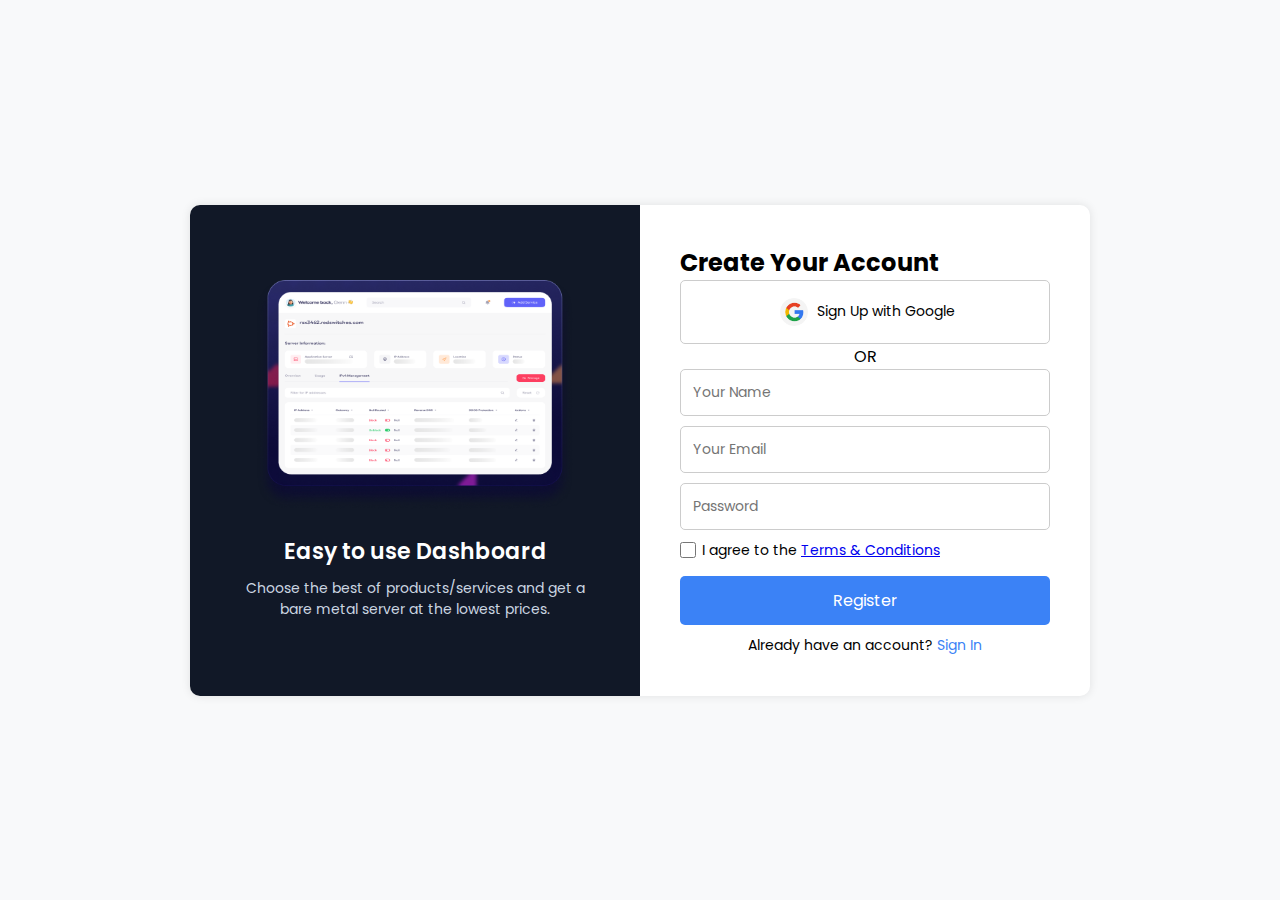
==== Login Form/index.html @ 90ef699f "Update index.html" ====
<!DOCTYPE html>
<html lang="en">
<head>
    <meta charset="UTF-8">
    <meta name="viewport" content="width=device-width, initial-scale=1.0">
    <title>Register</title>
    <link rel="stylesheet" href="styles.css"> <!-- Link to CSS file / Need to change a lot of things here -->
</head>
<body>

    <div class="container">
        <!-- Left Section/ Need to make it much similar to the task that sir gave to us  -->
        <div class="left-section">
            <img src="dashboard.png" alt="Dashboard Preview"> 
            <h2>Easy to use Dashboard</h2>
            <p>Choose the best of products/services and get a bare metal server at the lowest prices.</p>
        </div>

        <!-- Right Section -->
        <div class="right-section">
            <h2>Create Your Account</h2>

            <!-- Google Sign-Up -->
            <div class="google-btn">
                <img src="google-icon.png" alt="Google Logo"> Sign Up with Google
            </div>

            <p style="text-align: center;">OR</p>

            <!-- Registration Form -->
            <form class="form-container">
                <div class="input-group">
                    <input type="text" class="input-box" placeholder="Your Name" required>
                    <input type="email" class="input-box" placeholder="Your Email" required>
                    <input type="password" class="input-box" placeholder="Password" required>
                </div>

                <!-- Checkbox/ need to make it smaller like the example -->
                <div class="checkbox-container">
                    <input type="checkbox" id="terms" required>
                    <label for="terms">I agree to the <a href="#">Terms & Conditions</a></label>
                </div>

                <!-- Register Button -->
                <button type="submit" class="register-btn">Register</button>
            </form>

            <!-- Sign In Link -->
            <p class="signin-text">Already have an account? <a href="#">Sign In</a></p>
        </div>
    </div>

</body>
</html>
---- Login Form/styles.css ----
/* Import Google Font */
@import url('https://fonts.googleapis.com/css2?family=Poppins:wght@300;400;600&display=swap');

* {
    margin: 0;
    padding: 0;
    box-sizing: border-box;
    font-family: 'Poppins', sans-serif;
}

body {
    display: flex;
    justify-content: center;
    align-items: center;
    min-height: 100vh;
    background-color: #f8f9fa;
}

.container {
    display: flex;
    max-width: 900px;
    width: 100%;
    background: #fff;
    box-shadow: 0 0 10px rgba(0, 0, 0, 0.1);
    border-radius: 10px;
    overflow: hidden;
}

/* Left Section */
.left-section {
    width: 50%;
    background-color: #111827;
    color: white;
    padding: 40px;
    text-align: center;
    display: flex;
    flex-direction: column;
    justify-content: center;
    align-items: center;
}

.left-section img {
    width: 100%;
    max-width: 320px;
    margin-bottom: 20px;
}

.left-section h2 {
    font-size: 22px;
    font-weight: 600;
    margin-bottom: 10px;
}

.left-section p {
    font-size: 14px;
    color: #cbd5e1;
}

/* Right Section */
.right-section {
    width: 50%;
    padding: 40px;
    display: flex;
    flex-direction: column;
    justify-content: center;
}

/* Form Styling */
.form-container {
    display: flex;
    flex-direction: column;
    gap: 15px;
    width: 100%;
}

/* Google Sign-Up Button */
.google-btn {
    display: flex;
    align-items: center;
    justify-content: center;
    padding: 12px;
    border: 1px solid #ccc;
    border-radius: 5px;
    font-size: 14px;
    cursor: pointer;
    background: white;
}

.google-btn img {
    width: 38px;
    margin-right: 4px;
}

/* Input Fields */
.input-group {
    display: flex;
    flex-direction: column;
    gap: 10px;
}

.input-box {
    width: 100%;
    padding: 12px;
    border: 1px solid #ccc;
    border-radius: 5px;
    font-size: 14px;
}

.input-box:focus {
    border-color: #3b82f6;
    outline: none;
}

/* Checkbox Container */
.checkbox-container {
    display: flex;
    align-items: center;
    font-size: 14px;
    gap: 6px;
    margin-top: -5px;
}

.checkbox-container input {
    width: 16px;
    height: 16px;
}

/* Register Button */
.register-btn {
    background: #3b82f6;
    color: white;
    padding: 12px;
    font-size: 16px;
    border: none;
    border-radius: 5px;
    cursor: pointer;
    text-align: center;
    width: 100%;
}

.register-btn:hover {
    background: #357ae8;
}

/* Sign In Link */
.signin-text {
    text-align: center;
    font-size: 14px;
    margin-top: 10px;
}

.signin-text a {
    color: #3b82f6;
    text-decoration: none;
}

.signin-text a:hover {
    text-decoration: underline;
}

/* Responsive Design */
@media (max-width: 768px) {
    .container {
        flex-direction: column;
        width: 90%;
    }

    .left-section, .right-section {
        width: 100%;
        padding: 20px;
        text-align: center;
    }

    .left-section img {
        max-width: 250px;
    }
}
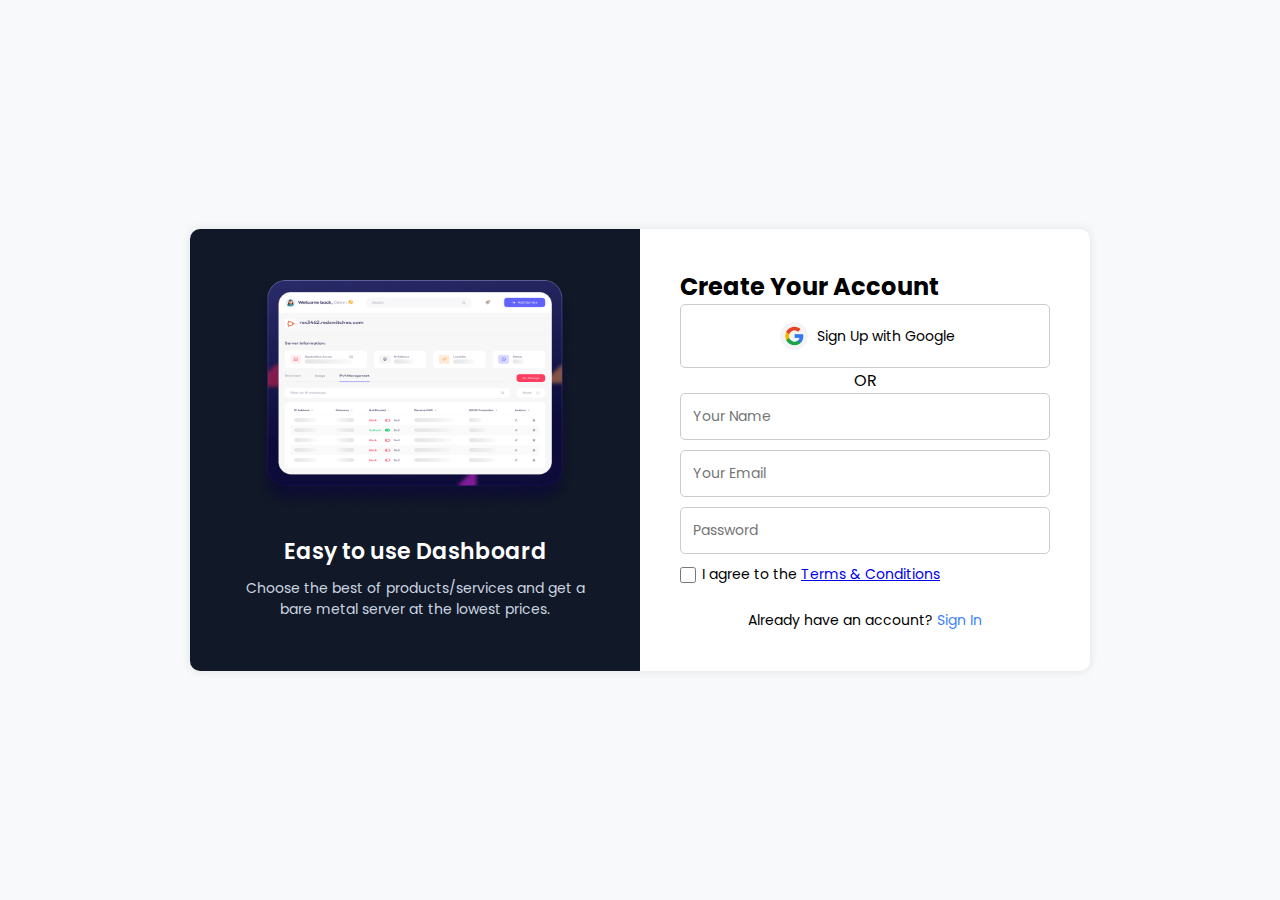
==== commit b1848cd5: "Update index.html" ====
--- a/Login Form/index.html
+++ b/Login Form/index.html
@@ -27,7 +27,7 @@
 
             <p style="text-align: center;">OR</p>
 
-            <!-- Registration Form -->
+            <!-- Registration Form the form should be edited-->
             <form class="form-container">
                 <div class="input-group">
                     <input type="text" class="input-box" placeholder="Your Name" required>
@@ -41,11 +41,11 @@
                     <label for="terms">I agree to the <a href="#">Terms & Conditions</a></label>
                 </div>
 
-                <!-- Register Button -->
+                <!-- Register Button/ the size of button need to be changed here>
                 <button type="submit" class="register-btn">Register</button>
             </form>
 
-            <!-- Sign In Link -->
+            <!-- Sign In Link the button layout need to changed-->
             <p class="signin-text">Already have an account? <a href="#">Sign In</a></p>
         </div>
     </div>
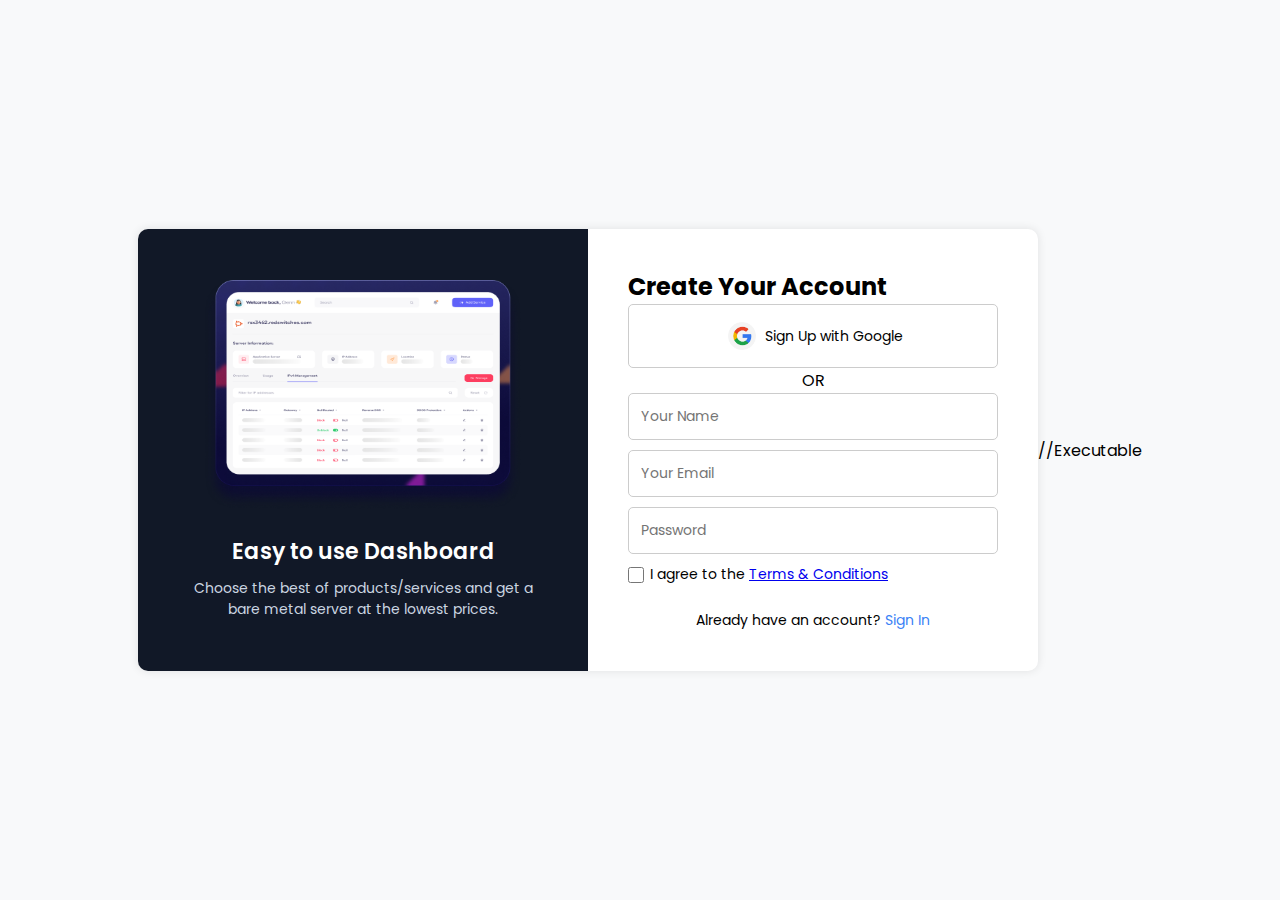
==== commit 63963aea: "Update index.html" ====
--- a/Login Form/index.html
+++ b/Login Form/index.html
@@ -35,7 +35,7 @@
                     <input type="password" class="input-box" placeholder="Password" required>
                 </div>
 
-                <!-- Checkbox/ need to make it smaller like the example -->
+                <!-- Checkbox/ need to make it smaller like the example and the underline under the terms and condition need to be removed -->
                 <div class="checkbox-container">
                     <input type="checkbox" id="terms" required>
                     <label for="terms">I agree to the <a href="#">Terms & Conditions</a></label>
@@ -52,3 +52,5 @@
 
 </body>
 </html>
+
+//Executable 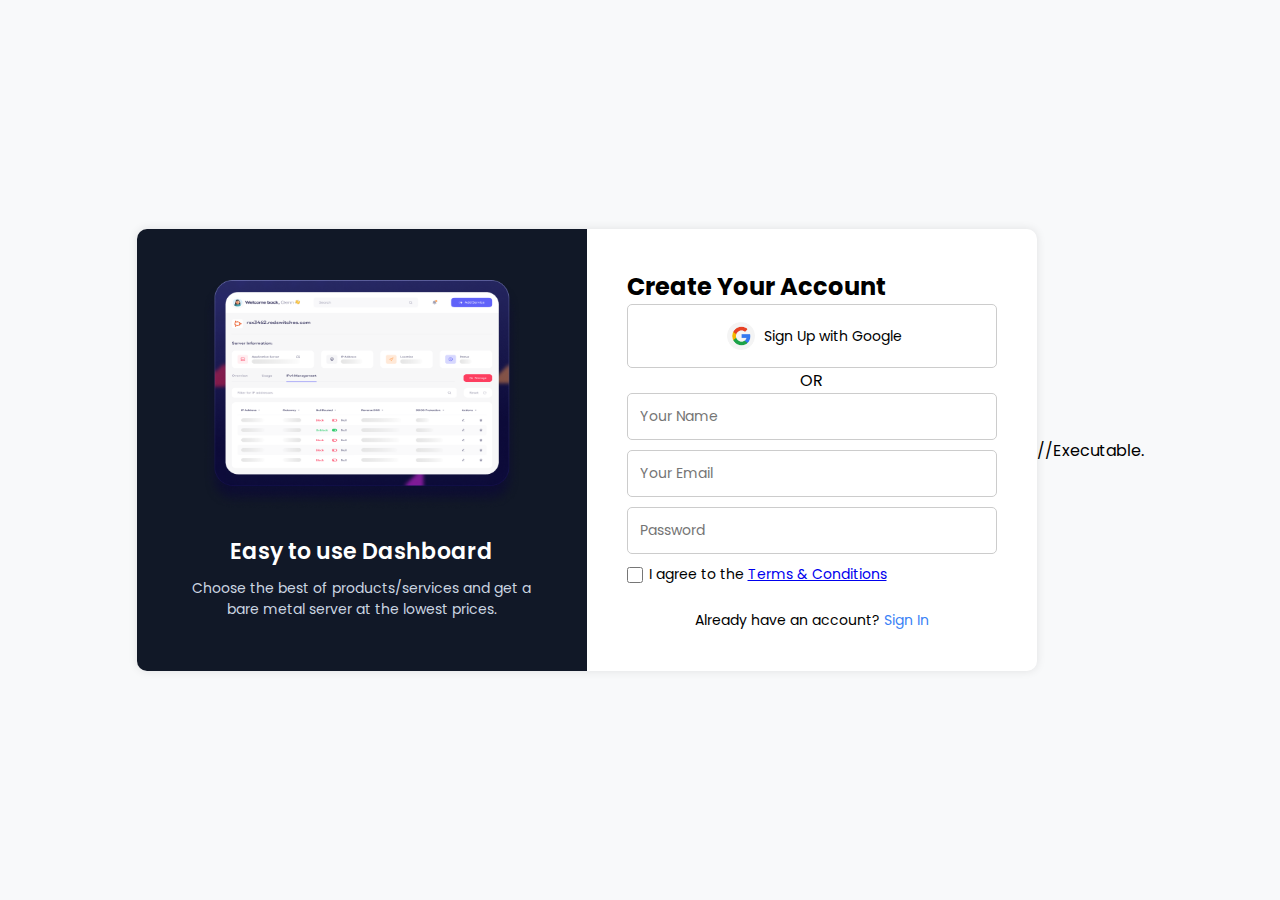
==== commit 2456393c: "Update index.html" ====
--- a/Login Form/index.html
+++ b/Login Form/index.html
@@ -53,4 +53,4 @@
 </body>
 </html>
 
-//Executable +//Executable. 